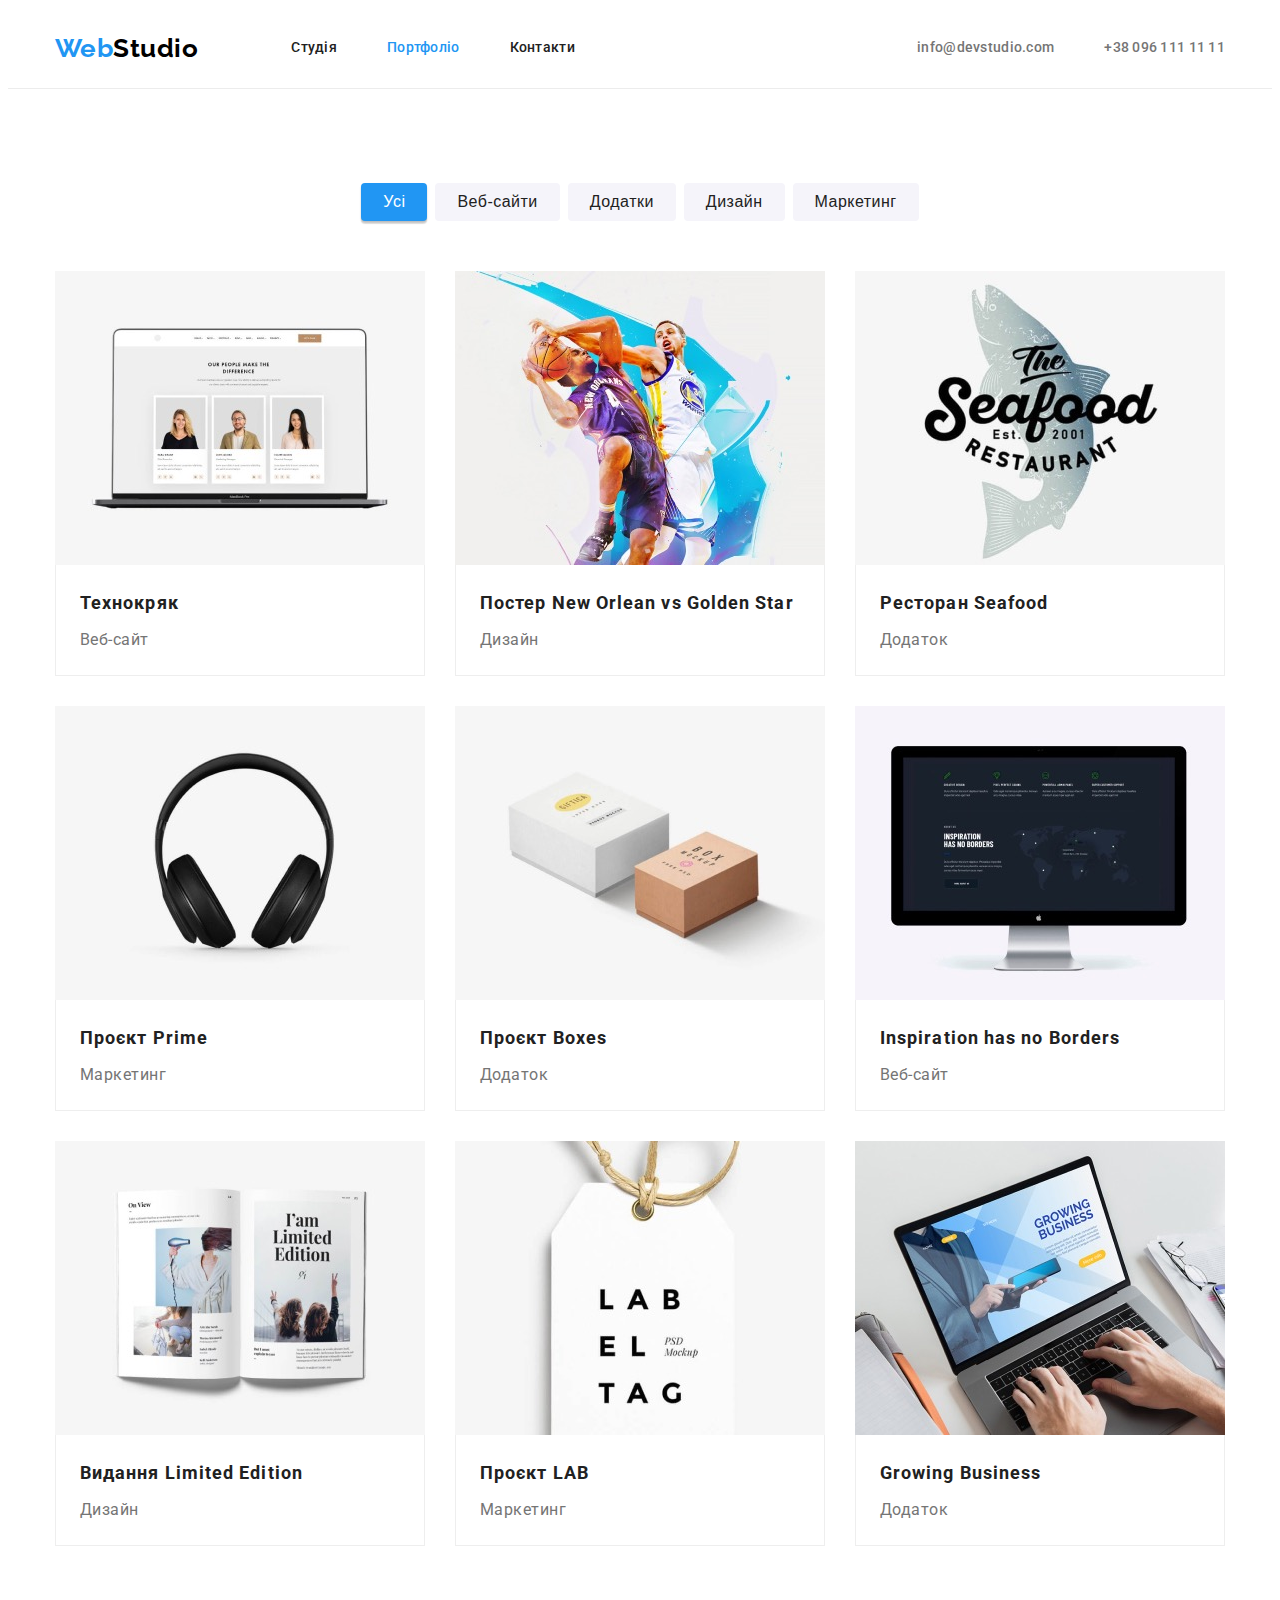
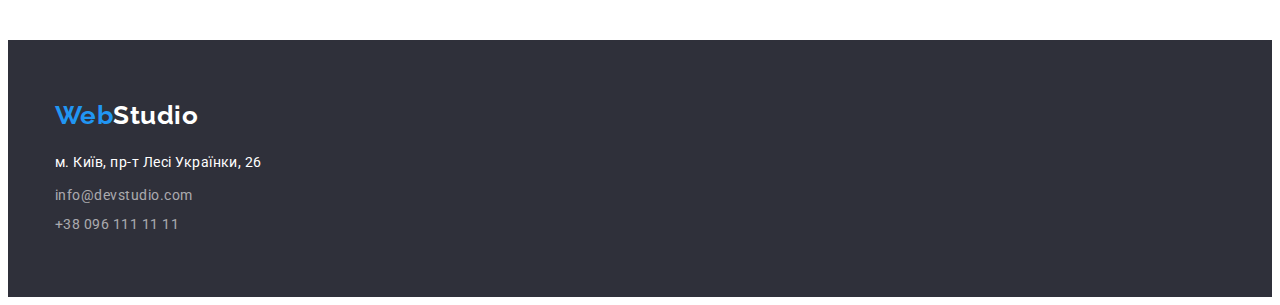
==== portfolio.html @ a658e6cb "Summary" ====
<!DOCTYPE html>
<html lang="uk">
  <head>
    <meta charset="UTF-8" />
    <meta http-equiv="X-UA-Compatible" content="IE=edge" />
    <meta name="viewport" content="width=device-width, initial-scale=1.0" />
    <link rel="preconnect" href="https://fonts.googleapis.com" />
    <link rel="preconnect" href="https://fonts.gstatic.com" crossorigin />
    <link
      href="https://fonts.googleapis.com/css2?family=Raleway:wght@700&family=Roboto:wght@400;500;700;900&display=swap"
      rel="stylesheet"
    />
    <link
      rel="stylesheet"
      href="https://cdnjs.cloudflare.com/ajax/libs/modern-normalize/1.1.0/modern-normalize.min.css"
      integrity="sha512-wpPYUAdjBVSE4KJnH1VR1HeZfpl1ub8YT/NKx4PuQ5NmX2tKuGu6U/JRp5y+Y8XG2tV+wKQpNHVUX03MfMFn9Q=="
      crossorigin="anonymous"
      referrerpolicy="no-referrer"
    />
    <link rel="stylesheet" href="./css/styles.css" />
    <title>Portfolio</title>
  </head>
  <body>
    <!--Верхня лінія-->
    <header class="header">
      <div class="container pagination">
        <nav class="pagination">
          <a href="./index.html" class="logotype-top" lang="en"
            >Web<span class="logo-first-piece">Studio</span>
          </a>
          <ul class="nav-pages list">
            <li class="item">
              <a href="./index.html" class="link">Студія</a>
            </li>
            <li class="item">
              <a href="./portfolio.html" class="link current">Портфоліо</a>
            </li>
            <li class="item"><a href="#" class="link">Контакти</a></li>
          </ul>
        </nav>
        <ul class="feedback list">
          <li class="item">
            <a href="mailto:info@devstudio.com" lang="en" class="link"
              >info@devstudio.com</a
            >
          </li>
          <li class="item">
            <a href="tel:+380961111111" class="link">+38 096 111 11 11</a>
          </li>
        </ul>
      </div>
    </header>
    <!-- Основний вміст -->
    <main>
      <section class="projects">
        <div class="container">
          <h1 class="visually-hidden">Наші проєкти</h1>
          <ul class="filters-list list">
            <li class="item">
              <button class="button-filter current-btn" type="button">
                Усі
              </button>
            </li>
            <li class="item">
              <button class="button-filter" type="button">Веб-сайти</button>
            </li>
            <li class="item">
              <button class="button-filter" type="button">Додатки</button>
            </li>
            <li class="item">
              <button class="button-filter" type="button">Дизайн</button>
            </li>
            <li class="item">
              <button class="button-filter" type="button">Маркетинг</button>
            </li>
          </ul>
          <ul class="projects-list list">
            <li class="projects-box">
              <a class="project-link" href="#"
                ><img
                  src="./images/img-10.jpg"
                  alt="Сторінка сайту на екрані комп'ютера"
                  width="370"
                  height="294"
                />
                <div class="project-descr">
                  <h2 class="subtitle">Технокряк</h2>
                  <p class="description">Веб-сайт</p>
                </div>
              </a>
            </li>
            <li class="projects-box">
              <a class="project-link" href="#"
                ><img
                  src="./images/img-11.jpg"
                  alt="Боротьба двох баскетболистів за м'яч"
                  width="370"
                  height="294"
                />
                <div class="project-descr">
                  <h2 class="subtitle">
                    Постер
                    <span lang="en"
                      >New orlean
                      <span class="lowercase-letter">vs</span> golden star</span
                    >
                  </h2>
                  <p class="description">Дизайн</p>
                </div></a
              >
            </li>
            <li class="projects-box">
              <a class="project-link" href="#"
                ><img
                  src="./images/img-12.jpg"
                  alt="Емблема ресторану"
                  width="370"
                  height="294"
                />
                <div class="project-descr">
                  <h2 class="subtitle">
                    Ресторан
                    <span lang="en">seafood</span>
                  </h2>
                  <p class="description">Додаток</p>
                </div></a
              >
            </li>
            <li class="projects-box">
              <a class="project-link" href="#"
                ><img
                  src="./images/img-13.jpg"
                  alt="Чорні бездротові навушники"
                  width="370"
                  height="294"
                />
                <div class="project-descr">
                  <h2 class="subtitle">
                    Проєкт
                    <span lang="en">prime</span>
                  </h2>
                  <p class="description">Маркетинг</p>
                </div>
              </a>
            </li>
            <li class="projects-box">
              <a class="project-link" href="#"
                ><img
                  src="./images/img-14.jpg"
                  alt="Дві невеликі коробки"
                  width="370"
                  height="294"
                />
                <div class="project-descr">
                  <h2 class="subtitle">
                    Проєкт
                    <span lang="en">boxes</span>
                  </h2>
                  <p class="description">Додаток</p>
                </div></a
              >
            </li>
            <li class="projects-box">
              <a class="project-link" href="#"
                ><img
                  src="./images/img-15.jpg"
                  alt="Екран комп'ютера із сайтом компанії"
                  width="370"
                  height="294"
                />
                <div class="project-descr">
                  <h2 class="subtitle" lang="en">
                    Inspiration
                    <span class="lowercase-letter">has no</span> borders
                  </h2>
                  <p class="description">Веб-сайт</p>
                </div></a
              >
            </li>
            <li class="projects-box">
              <a class="project-link" href="#"
                ><img
                  src="./images/img-16.jpg"
                  alt="Розворот журналу"
                  width="370"
                  height="294"
                />
                <div class="project-descr">
                  <h2 class="subtitle">
                    Видання
                    <span lang="en">Limited edition</span>
                  </h2>
                  <p class="description">Дизайн</p>
                </div></a
              >
            </li>
            <li class="projects-box">
              <a class="project-link" href="#"
                ><img
                  src="./images/img-17.jpg"
                  alt="Бірка із назвою проекту"
                  width="370"
                  height="294"
                />
                <div class="project-descr">
                  <h2 class="subtitle">Проєкт <span lang="en">LAB</span></h2>
                  <p class="description">Маркетинг</p>
                </div></a
              >
            </li>
            <li class="projects-box">
              <a class="project-link" href="#"
                ><img
                  src="./images/img-18.jpg"
                  alt="Руки на клавіатурі комп'ютера"
                  width="370"
                  height="294"
                />
                <div class="project-descr">
                  <h2 class="subtitle" lang="en">Growing business</h2>
                  <p class="description">Додаток</p>
                </div></a
              >
            </li>
          </ul>
        </div>
      </section>
    </main>
    <!--Підвал-->
    <footer class="cellar">
      <div class="container">
        <a href="./index.html" class="logotype-bottom">
          Web<span class="logo-second-piece">Studio</span>
        </a>
        <address class="address">
          <ul class="connection list">
            <li>
              <a
                href="https://goo.gl/maps/ToiSX3L1xAdF7Vyq6"
                target="_blank"
                rel="noopener noreferrer nofollow"
                class="map"
                >м. Київ, пр-т Лесі Українки, 26</a
              >
            </li>
            <li>
              <a href="mailto:info@devstudio.com" class="mail"
                >info@devstudio.com</a
              >
            </li>
            <li>
              <a href="tel:+380961111111" class="phone">+38 096 111 11 11</a>
            </li>
          </ul>
        </address>
      </div>
    </footer>
  </body>
</html>
---- css/styles.css ----
:root {
    --bgc-primary: #ffffff;
    --bgc-secondary: #2f303a;
    --bgc-tertiary: #f5f4fa;
    --text-colour-primary: #212121;
    --text-colour-secondary: #757575;
    --text-colour-tertiary: #ffffff;
    --accent-colour: #2196f3;
    --accent-colour-hover: #188ce8;
    --text-colour-logo: #000000;
    --text-colour-contacts-footer: rgba(255, 255, 255, 0.6);
    --border-colour-header: #ececec;
    --border-colour-item: #eeeeee;
 }

*, *::before, *::after {
    box-sizing: inherit;
}

body {
    font-family: 'Roboto', sans-serif;
    letter-spacing: 0.03em;

    background-color: var(--bgc-primary);
    color: var(--text-colour-primary);
}

/* Utilities */

.lowercase-letter {
    text-transform: lowercase;
}

.list {
    padding: 0;
    margin: 0;
    list-style: none;
}

img {
    display: block;
    max-width: 100%;
    height: auto;   
} 

.container {
    margin-left: auto;
    margin-right: auto;
    padding-left: 15px;
    padding-right: 15px;
    width: 1170px;
}

/* header styles */

.header {
    border-bottom: 1px solid var(--border-colour-header);
}

.pagination {
    display: flex;
    align-items: center;
    justify-content: space-between;
}

.logotype-top {
    font-family: 'Raleway', sans-serif;
    font-weight: 700;
    font-size: 26px;
    line-height: 1.19;
    text-decoration: none;

    color: var(--accent-colour);
}

.logo-first-piece {
    font-family: 'Raleway', sans-serif;
    font-weight: 700;
    font-size: 26px;
    line-height: 1.19;

    color: var(--text-colour-logo);
}

.nav-pages {
    display: flex;
    margin-left: 93px;
}

.nav-pages .item + .item {
    margin-left: 50px;
}

.link {
    display: block;
    font-weight: 500;
    font-size: 14px;
    line-height: 1.14;
    letter-spacing: 0.02em;
    text-decoration: none;

    color: inherit;

    padding-top: 32px;
    padding-bottom: 32px;
}

.current {
    font-weight: 500;
    font-size: 14px;
    line-height: 1.14;
    letter-spacing: 0.02em;
    text-decoration: none;

    color: var(--accent-colour);
}

.feedback {
    display: flex;
}

.feedback .link {
    display: block;
    color: var(--text-colour-secondary);
}

.feedback .item + .item {
    margin-left: 50px;
}

/* Webstudio styles */
/* hero styles */

.hero {
    text-align: center;
    background-color: var(--bgc-secondary);
    padding-top: 200px;
    padding-bottom: 200px;
}

.hero-title {
    width: 696px;
    margin-top: 0;
    margin-bottom: 30px;
    margin-left: auto;
    margin-right: auto;

    font-weight: 900;
    font-size: 44px;
    line-height: 1.36;
    letter-spacing: 0.06em;
    text-transform: uppercase;

    color: var(--text-colour-tertiary);
}

.button-hero {
    display: inline-block;
    width: 216px;
    padding: 10px 32px;

    font-family: inherit;
    font-weight: 700;
    font-size: 16px;
    line-height: 1.87;
    letter-spacing: 0.06em;

    background-color: var(--accent-colour);
    color: var(--text-colour-tertiary);

    cursor: pointer;
    box-shadow: 0px 4px 4px rgba(0, 0, 0, 0.15);
    border-radius: 4px;
}

.button-hero:hover {
    background: var(--accent-colour-hover);
    box-shadow: 0px 4px 4px rgba(0, 0, 0, 0.15);
    border-radius: 4px;
}

/* Features styles */

.features {
    padding-top: 94px;
}

.features-list {
    display: flex;
}

.features-list .item + .item {
    margin-left: 30px;
}

.features-list .item {
    width: 270px;
}

.features .subtitle {
    font-size: 14px;
    line-height: 1.14;
    text-transform: uppercase;

    margin-top: 0;
    margin-bottom: 10px;
}

.features-description {
    font-size: 14px;
    line-height: 1.71;

    color: var(--text-colour-secondary);

    margin-top: 0;
    margin-bottom: 0;
}

/* Activity styles */

.activity {
    padding: 94px 0;
}

.activity .title {
    font-size: 36px;
    line-height: 1.17;
    text-align: center;

    margin-top: 0;
    margin-bottom: 50px;
}

.activity-list {
    display: flex;
    flex-wrap: wrap;
    gap: 30px;
}

/* Team styles */

.team {
    background-color: var(--bgc-tertiary);

    padding: 94px 0;
}

.team .title {
    margin-top: 0;
    margin-bottom: 50px;

    font-size: 36px;
    line-height: 1.17;   
    text-align: center;
}

.team-list {
    display: flex;
}

.team-list .item + .item {
    margin-left: 30px;
}

.team-member {
    box-shadow: 0px 1px 3px rgba(0, 0, 0, 0.12), 0px 1px 1px rgba(0, 0, 0, 0.14), 0px 2px 1px rgba(0, 0, 0, 0.2);
    border-radius: 0px 0px 4px 4px;
}

.team-member-descr {
    background-color: var(--bgc-primary);

    border-radius: 0px 0px 4px 4px;
    
    padding-top: 30px;
    padding-bottom: 30px;
}

.team .subtitle {
    font-weight: 500;
    font-size: 16px;
    line-height: 1.19;
    text-align: center;

    margin-top: 0;
    margin-bottom: 10px;
}

.team-description {
    font-size: 16px;
    line-height: 1.19;
    text-transform: capitalize;
    text-align: center;

    color: var(--text-colour-secondary);

    margin: 0;
}

/* Footer styles */

.cellar {
    background-color: var(--bgc-secondary);
    padding-top: 60px;
    padding-bottom: 60px;
}

.logotype-bottom {
    display: inline-block;
    margin-bottom: 20px;

    font-family: 'Raleway', serif;
    font-weight: 700;
    font-size: 26px;
    line-height: 1.19;
    text-decoration: none;

    color: var(--accent-colour);
}

.logo-second-piece {
    font-family: 'Raleway', sans-serif;
    font-weight: 700;
    font-size: 26px;
    line-height: 1.19;

    color: var(--text-colour-tertiary);
}

.address {
    font-style: normal;
}

.map {
    display: inline-block;
    margin-bottom: 9px;

    font-size: 14px;
    line-height: 1.714;
    text-decoration: none;

    color: var(--text-colour-tertiary);
}
.mail {
    display: inline-block;
    margin-bottom: 6px;

    font-size: 14px;
    line-height: 1.714;
    text-decoration: none;

    color: var(--text-colour-contacts-footer);
}    

.phone {
    font-size: 14px;
    line-height: 1.71;
    text-decoration: none;

    color: var(--text-colour-contacts-footer);
}

/* Portfolio styles */
/* Projects styles */

.projects {
    padding-top: 94px;
    padding-bottom: 94px;
}

/* Filters styles */

.filters-list {
    display: flex;
    justify-content: center;
    margin-bottom: 50px;
}

.filters-list .item + .item {
    margin-left: 8px;
}

.button-filter {
    font-weight: 500;
    font-size: 16px;
    line-height: 1.62;
    letter-spacing: inherit;
    text-align: center;

    color: inherit;
    background-color: var(--bgc-tertiary);

    cursor: pointer;

    padding: 6px 22px;
    border: none;
    border-radius: 4px;
}

.button-filter:hover,
.button-filter:focus {
    color: var(--text-colour-tertiary);
    background-color: var(--accent-colour);
}

.current-btn {
    color: var(--text-colour-tertiary);
    background-color: var(--accent-colour);

    box-shadow: 0px 3px 1px rgba(0, 0, 0, 0.1), 0px 1px 2px rgba(0, 0, 0, 0.08), 0px 2px 2px rgba(0, 0, 0, 0.12);
}

/* Project's boxes styles */

.projects-list {
    display: flex;
    flex-wrap: wrap;
    gap: 30px;
}

.project-link {
    display: block;
    text-decoration: none;

    color: inherit;
}

.project-descr {
    padding: 20px 24px;

    border: 1px solid var(--border-colour-item);
    border-top: none;
}

.projects-list .subtitle {
    margin: 0 auto 4px;

    font-size: 18px;
    line-height: 2;
    letter-spacing: 0.06em;
    text-transform: capitalize;
}

.projects-list .description {
    margin: 0 auto;

    font-size: 16px;
    line-height: 1.87;

    color: var(--text-colour-secondary);
}

/* Miscellanea */

.visually-hidden {
    position: absolute;    
    white-space: nowrap;    
    width: 1px;   
    height: 1px;
    
    overflow: hidden;   
    border: 0;   
    padding: 0;    
    clip: rect(0, 0, 0, 0);    
    clip-path: inset(50%);    
    margin: -1px;
}

.link:hover,
.link:focus,
.map:hover,
.map:focus,
.mail:hover,
.mail:focus,
.phone:hover,
.phone:focus {
    color: var(--accent-colour);
}
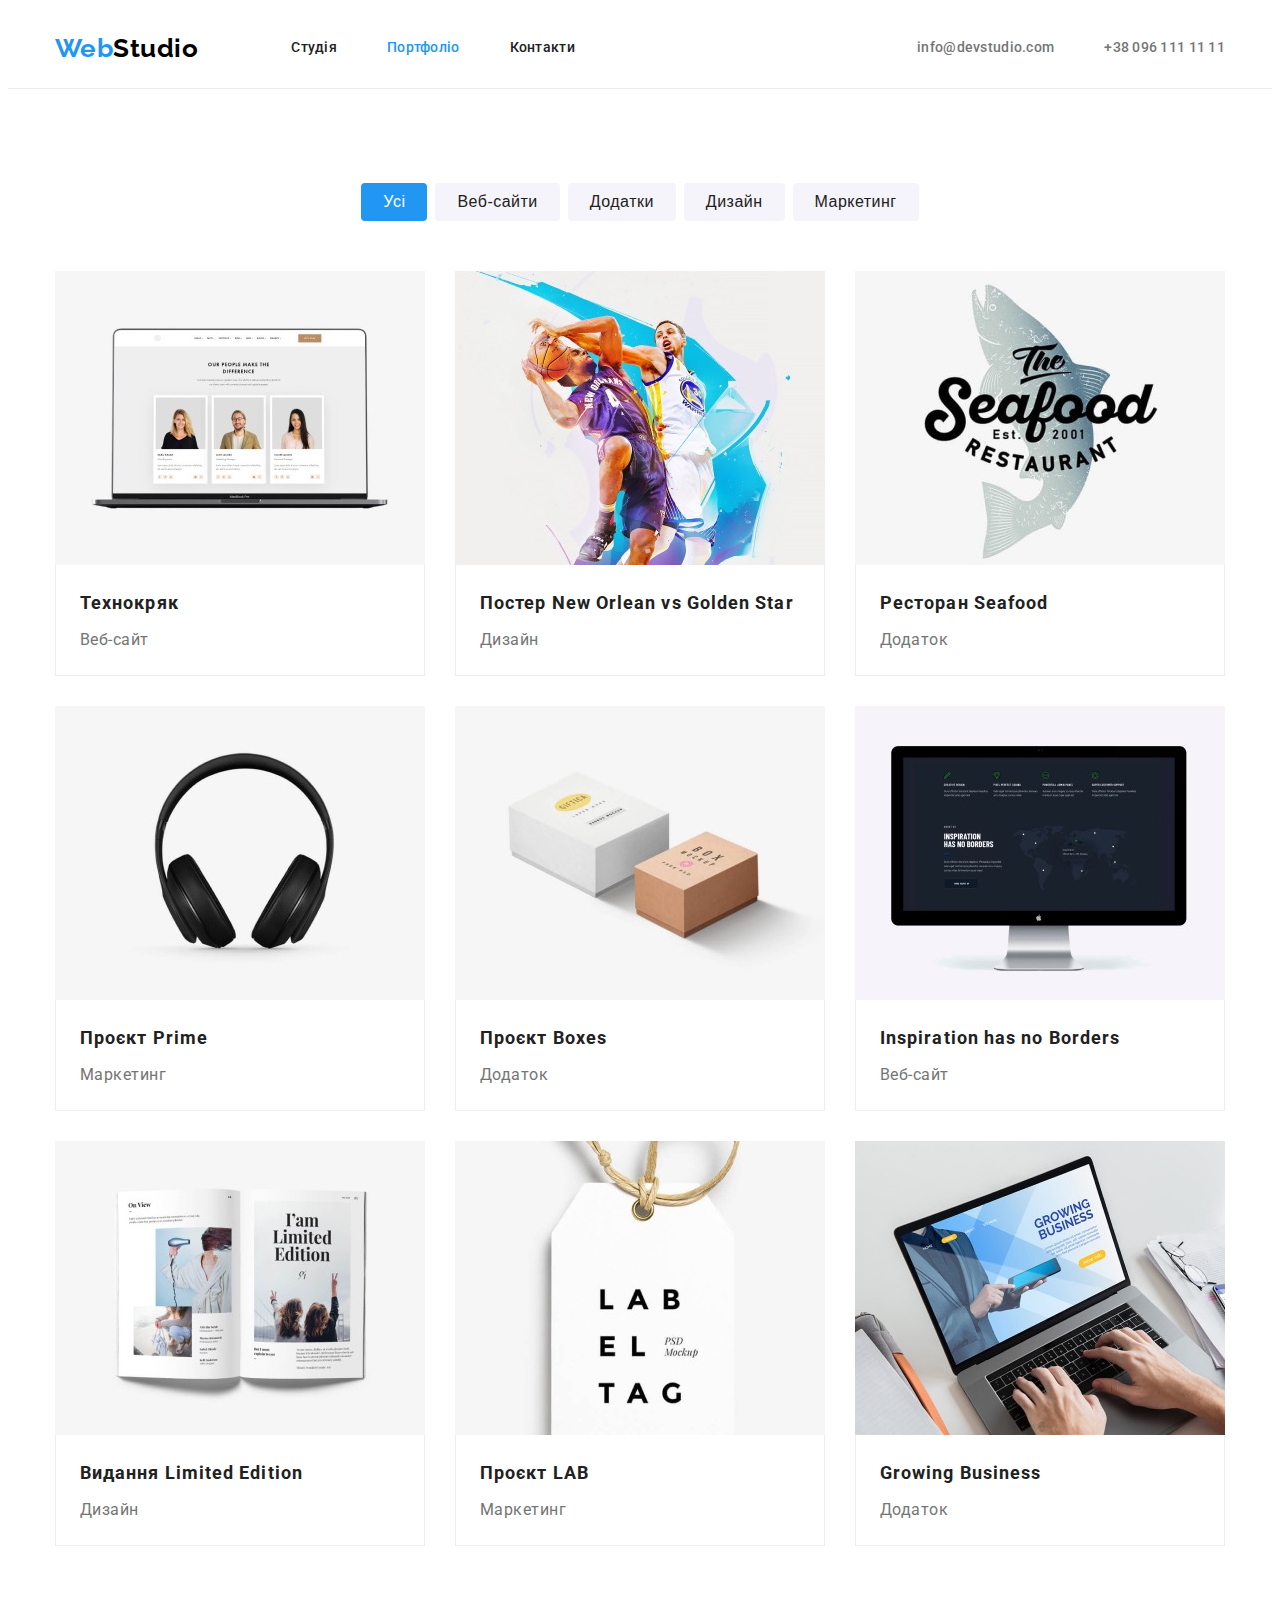
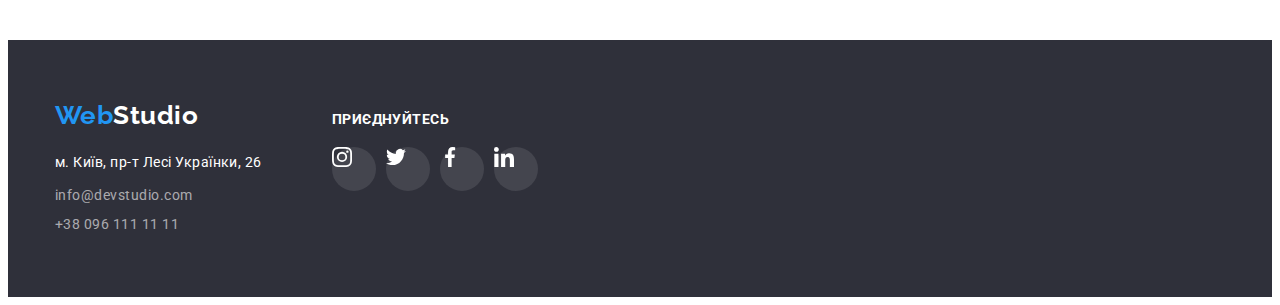
==== commit 3373ba38: "Update files" ====
--- a/portfolio.html
+++ b/portfolio.html
@@ -228,31 +228,66 @@
     </main>
     <!--Підвал-->
     <footer class="cellar">
-      <div class="container">
-        <a href="./index.html" class="logotype-bottom">
-          Web<span class="logo-second-piece">Studio</span>
-        </a>
-        <address class="address">
-          <ul class="connection list">
-            <li>
-              <a
-                href="https://goo.gl/maps/ToiSX3L1xAdF7Vyq6"
-                target="_blank"
-                rel="noopener noreferrer nofollow"
-                class="map"
-                >м. Київ, пр-т Лесі Українки, 26</a
-              >
-            </li>
-            <li>
-              <a href="mailto:info@devstudio.com" class="mail"
-                >info@devstudio.com</a
-              >
-            </li>
-            <li>
-              <a href="tel:+380961111111" class="phone">+38 096 111 11 11</a>
-            </li>
-          </ul>
-        </address>
+      <div class="container footer-information">
+        <div class="address-group">
+          <a href="./index.html" class="logotype-bottom"
+            >Web<span class="logo-second-piece">Studio</span>
+          </a>
+          <address class="address">
+            <ul class="connection list">
+              <li>
+                <a
+                  href="https://goo.gl/maps/ToiSX3L1xAdF7Vyq6"
+                  target="_blank"
+                  rel="noopener noreferrer nofollow"
+                  class="map"
+                  >м. Київ, пр-т Лесі Українки, 26</a
+                >
+              </li>
+              <li>
+                <a href="mailto:info@devstudio.com" class="mail"
+                  >info@devstudio.com</a
+                >
+              </li>
+              <li>
+                <a href="tel:+380961111111" class="phone">+38 096 111 11 11</a>
+              </li>
+            </ul>
+          </address>
+        </div>
+        <div class="socials">
+          <h3 class="socials-title">Приєднуйтесь</h3>
+          <ul class="socials-list list">
+            <li class="item">
+              <a class="social-networks" href="#">
+                <svg class="icon" width="20" height="20">
+                  <use href="./images/icons.svg#icon-instagram"></use>
+                </svg>
+              </a>
+            </li>
+            <li class="item">
+              <a class="social-networks" href="#">
+                <svg class="icon" width="20" height="20">
+                  <use href="./images/icons.svg#icon-twitter"></use>
+                </svg>
+              </a>
+            </li>
+            <li class="item">
+              <a class="social-networks" href="#">
+                <svg class="icon" width="20" height="20">
+                  <use href="./images/icons.svg#icon-facebook"></use>
+                </svg>
+              </a>
+            </li>
+            <li class="item">
+              <a class="social-networks" href="#">
+                <svg class="icon" width="20" height="20">
+                  <use href="./images/icons.svg#icon-linkedin"></use>
+                </svg>
+              </a>
+            </li>
+          </ul>
+        </div>
       </div>
     </footer>
   </body>
--- a/css/styles.css
+++ b/css/styles.css
@@ -117,6 +117,7 @@
 
 .feedback {
     display: flex;
+    align-items: baseline;
 }
 
 .feedback .link {
@@ -124,6 +125,17 @@
     color: var(--text-colour-secondary);
 }
 
+.link > .icon {
+    margin-right: 10px;
+
+    fill: var(--text-colour-secondary);
+}
+
+.link > .icon:hover,
+.link > .icon:focus {
+    fill: var(--accent-colour);
+}
+
 .feedback .item + .item {
     margin-left: 50px;
 }
@@ -131,9 +143,17 @@
 /* Webstudio styles */
 /* hero styles */
 
+.hero-background {
+    max-width: 1600px;
+    min-height: 600px;
+
+    background-image: linear-gradient(to right, rgba(47, 48, 58, 0.4), rgba(47, 48, 58, 0.4)), url('../images/meeting-bgd.jpg');
+    background-position: center;
+    background-size: cover;
+}
+
 .hero {
     text-align: center;
-    background-color: var(--bgc-secondary);
     padding-top: 200px;
     padding-bottom: 200px;
 }
@@ -197,6 +217,14 @@
     width: 270px;
 }
 
+.features-icon {
+    padding: 25px 100px;
+    margin-bottom: 30px;
+
+    background-color: var(--bgc-tertiary);
+    border-radius: 4px; 
+}
+
 .features .subtitle {
     font-size: 14px;
     line-height: 1.14;
@@ -256,10 +284,7 @@
 
 .team-list {
     display: flex;
-}
-
-.team-list .item + .item {
-    margin-left: 30px;
+    gap: 30px;
 }
 
 .team-member {
@@ -294,7 +319,71 @@
 
     color: var(--text-colour-secondary);
 
-    margin: 0;
+    margin-top: 0;
+    margin-bottom: 16px;
+}
+
+.team-social-links-list {
+    display: flex;
+    justify-content: center;
+    gap: 10px;
+}
+
+.social-link {
+    display: flex;
+    justify-content: center;
+    width: 44px;
+    height: 44px;
+    background-color: var(--bgc-primary);
+    border-radius: 50%;
+}
+
+.social-link:hover,
+.social-link:focus {
+    background-color: var(--accent-colour);
+}
+
+.social-link .icon {
+    fill: #AFB1B8;
+}
+
+.social-link .icon:hover {
+    fill: var(--text-colour-tertiary);
+}
+
+/* Clients styles */
+
+.clients {
+    padding: 94px 0;
+}
+
+.clients-title {
+    font-weight: 700;
+    font-size: 36px;
+    line-height: 1.666;
+    text-align: center;
+
+    margin-top: 0;
+    margin-bottom: 50px;
+}
+
+.clients-list {
+    display: flex;
+    gap: 30px;
+}
+
+.clients-logo {
+    width: 170px;
+    height: 92px;
+
+    padding: 16px 32px;
+    border: 1px solid #AFB1B8;
+    border-radius: 4px;
+}
+
+.client-logo-link:hover,
+.client-logo-link:focus {
+    border: 1px solid #2196F3;
 }
 
 /* Footer styles */
@@ -303,6 +392,16 @@
     background-color: var(--bgc-secondary);
     padding-top: 60px;
     padding-bottom: 60px;
+}
+
+.footer-information {
+    display: flex;
+    flex-wrap: wrap;
+    align-items: baseline;
+}
+
+.address-group {
+    margin-right: 70px;
 }
 
 .logotype-bottom {
@@ -358,6 +457,41 @@
     text-decoration: none;
 
     color: var(--text-colour-contacts-footer);
+}
+
+.socials-title {
+    font-weight: 700;
+    font-size: 14px;
+    line-height: 1.143;
+    letter-spacing: 0.03em;
+    text-transform: uppercase;
+
+    color: var(--text-colour-tertiary);
+
+    margin-top: 0;
+    margin-bottom: 20px;
+}
+
+.socials-list {
+    display: flex;
+    gap: 10px;
+}
+
+.social-networks {
+    display: inline-block;
+    width: 44px;
+    height: 44px;
+    background-color: rgba(255, 255, 255, 0.1);
+    border-radius: 50%;
+}
+
+.social-networks .icon {
+    fill: var(--text-colour-tertiary);
+}
+
+.social-networks:hover,
+.social-networks:focus {
+    background-color: var(--accent-colour);
 }
 
 /* Portfolio styles */
@@ -401,13 +535,12 @@
 .button-filter:focus {
     color: var(--text-colour-tertiary);
     background-color: var(--accent-colour);
+    box-shadow: 0px 3px 1px rgba(0, 0, 0, 0.1), 0px 1px 2px rgba(0, 0, 0, 0.08), 0px 2px 2px rgba(0, 0, 0, 0.12);
 }
 
 .current-btn {
     color: var(--text-colour-tertiary);
     background-color: var(--accent-colour);
-
-    box-shadow: 0px 3px 1px rgba(0, 0, 0, 0.1), 0px 1px 2px rgba(0, 0, 0, 0.08), 0px 2px 2px rgba(0, 0, 0, 0.12);
 }
 
 /* Project's boxes styles */
@@ -423,6 +556,10 @@
     text-decoration: none;
 
     color: inherit;
+}
+
+.project-link:hover {
+    box-shadow: 0px 1px 1px rgba(0, 0, 0, 0.12), 0px 4px 4px rgba(0, 0, 0, 0.06), 1px 4px 6px rgba(0, 0, 0, 0.16);
 }
 
 .project-descr {
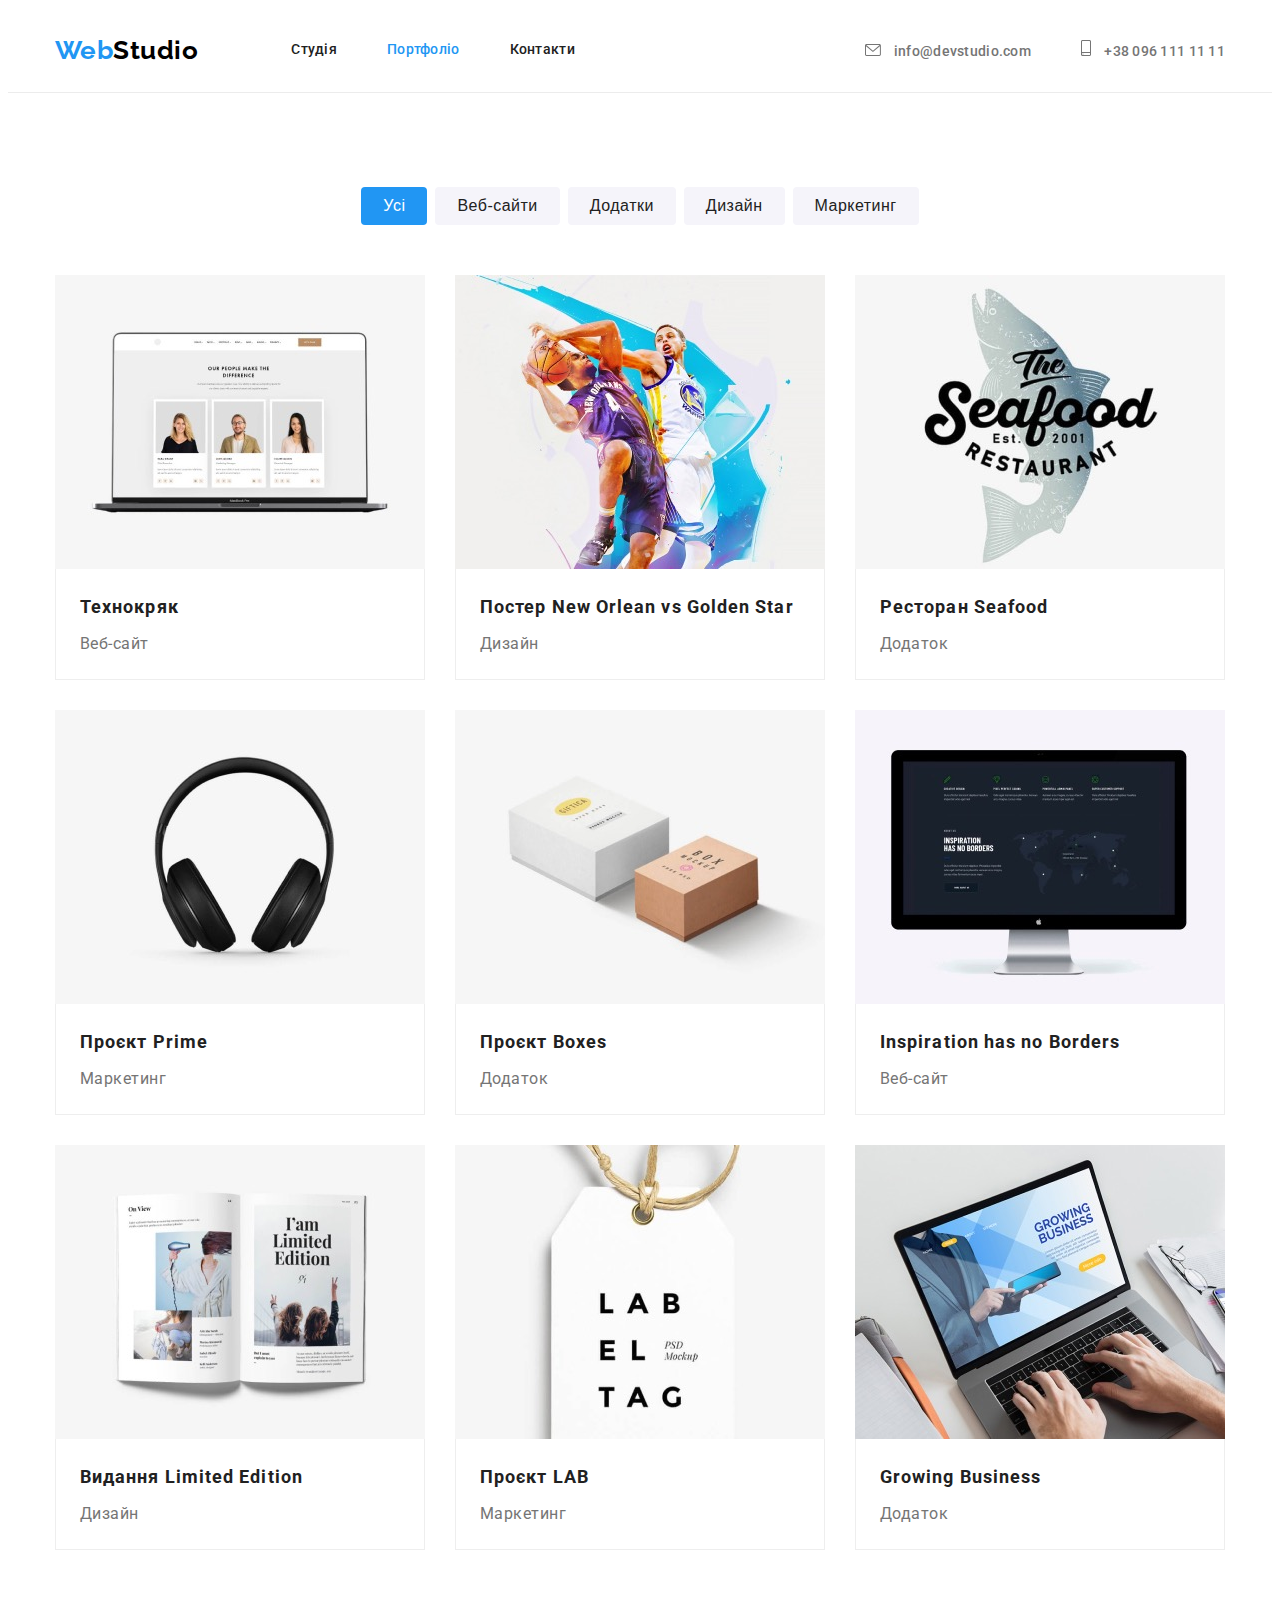
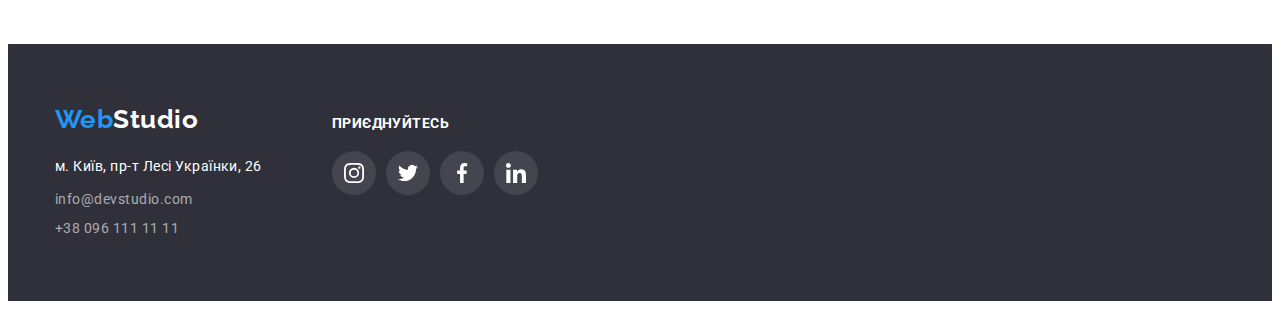
==== commit df1dd7c4: "Update files" ====
--- a/portfolio.html
+++ b/portfolio.html
@@ -40,12 +40,20 @@
         </nav>
         <ul class="feedback list">
           <li class="item">
-            <a href="mailto:info@devstudio.com" lang="en" class="link"
-              >info@devstudio.com</a
+            <a class="link" href="mailto:info@devstudio.com" lang="en">
+              <svg class="icon" width="16" height="12">
+                <use href="./images/icons.svg#icon-envelope"></use>
+              </svg>
+              info@devstudio.com</a
             >
           </li>
           <li class="item">
-            <a href="tel:+380961111111" class="link">+38 096 111 11 11</a>
+            <a class="link" href="tel:+380961111111">
+              <svg class="icon" width="10" height="16">
+                <use href="./images/icons.svg#icon-smartphone"></use>
+              </svg>
+              +38 096 111 11 11</a
+            >
           </li>
         </ul>
       </div>
--- a/css/styles.css
+++ b/css/styles.css
@@ -10,7 +10,8 @@
     --text-colour-logo: #000000;
     --text-colour-contacts-footer: rgba(255, 255, 255, 0.6);
     --border-colour-header: #ececec;
-    --border-colour-item: #eeeeee;
+    --border-colour-block: #eeeeee;
+    --colour-item: #AFB1B8;
  }
 
 *, *::before, *::after {
@@ -118,6 +119,7 @@
 .feedback {
     display: flex;
     align-items: baseline;
+    gap: 50px;
 }
 
 .feedback .link {
@@ -125,37 +127,37 @@
     color: var(--text-colour-secondary);
 }
 
-.link > .icon {
+.feedback .icon {
     margin-right: 10px;
 
     fill: var(--text-colour-secondary);
 }
 
-.link > .icon:hover,
-.link > .icon:focus {
+.feedback .icon:hover,
+.feedback .icon:focus {
     fill: var(--accent-colour);
-}
-
-.feedback .item + .item {
-    margin-left: 50px;
 }
 
 /* Webstudio styles */
 /* hero styles */
 
+.hero {
+    text-align: center;
+}
+
 .hero-background {
+    display: flex;
+    justify-content: center;
+    align-items: center;
     max-width: 1600px;
     min-height: 600px;
+    margin-left: auto;
+    margin-right: auto;
 
     background-image: linear-gradient(to right, rgba(47, 48, 58, 0.4), rgba(47, 48, 58, 0.4)), url('../images/meeting-bgd.jpg');
+    background-size: cover;
+    background-repeat: no-repeat;
     background-position: center;
-    background-size: cover;
-}
-
-.hero {
-    text-align: center;
-    padding-top: 200px;
-    padding-bottom: 200px;
 }
 
 .hero-title {
@@ -176,7 +178,6 @@
 
 .button-hero {
     display: inline-block;
-    width: 216px;
     padding: 10px 32px;
 
     font-family: inherit;
@@ -184,16 +185,18 @@
     font-size: 16px;
     line-height: 1.87;
     letter-spacing: 0.06em;
+    text-align: center;
 
     background-color: var(--accent-colour);
     color: var(--text-colour-tertiary);
 
     cursor: pointer;
-    box-shadow: 0px 4px 4px rgba(0, 0, 0, 0.15);
     border-radius: 4px;
-}
-
-.button-hero:hover {
+    border: none;
+}
+
+.button-hero:hover,
+.button-hero:focus {
     background: var(--accent-colour-hover);
     box-shadow: 0px 4px 4px rgba(0, 0, 0, 0.15);
     border-radius: 4px;
@@ -332,6 +335,7 @@
 .social-link {
     display: flex;
     justify-content: center;
+    align-items: center;
     width: 44px;
     height: 44px;
     background-color: var(--bgc-primary);
@@ -344,7 +348,7 @@
 }
 
 .social-link .icon {
-    fill: #AFB1B8;
+    fill: var(--colour-item);
 }
 
 .social-link .icon:hover {
@@ -369,21 +373,26 @@
 
 .clients-list {
     display: flex;
+    justify-content: center;
     gap: 30px;
 }
 
-.clients-logo {
+.client-logo-link {
+    display: flex;
+    justify-content: center;
+    align-items: center;
     width: 170px;
     height: 92px;
 
-    padding: 16px 32px;
-    border: 1px solid #AFB1B8;
+    border: 1px solid var(--colour-item);
     border-radius: 4px;
+    fill: var(--colour-item);
 }
 
 .client-logo-link:hover,
 .client-logo-link:focus {
-    border: 1px solid #2196F3;
+    border: 1px solid var(--accent-colour);
+    fill: var(--accent-colour);
 }
 
 /* Footer styles */
@@ -478,7 +487,9 @@
 }
 
 .social-networks {
-    display: inline-block;
+    display: flex;
+    justify-content: center;
+    align-items: center;
     width: 44px;
     height: 44px;
     background-color: rgba(255, 255, 255, 0.1);
@@ -565,7 +576,7 @@
 .project-descr {
     padding: 20px 24px;
 
-    border: 1px solid var(--border-colour-item);
+    border: 1px solid var(--border-colour-block);
     border-top: none;
 }
 
